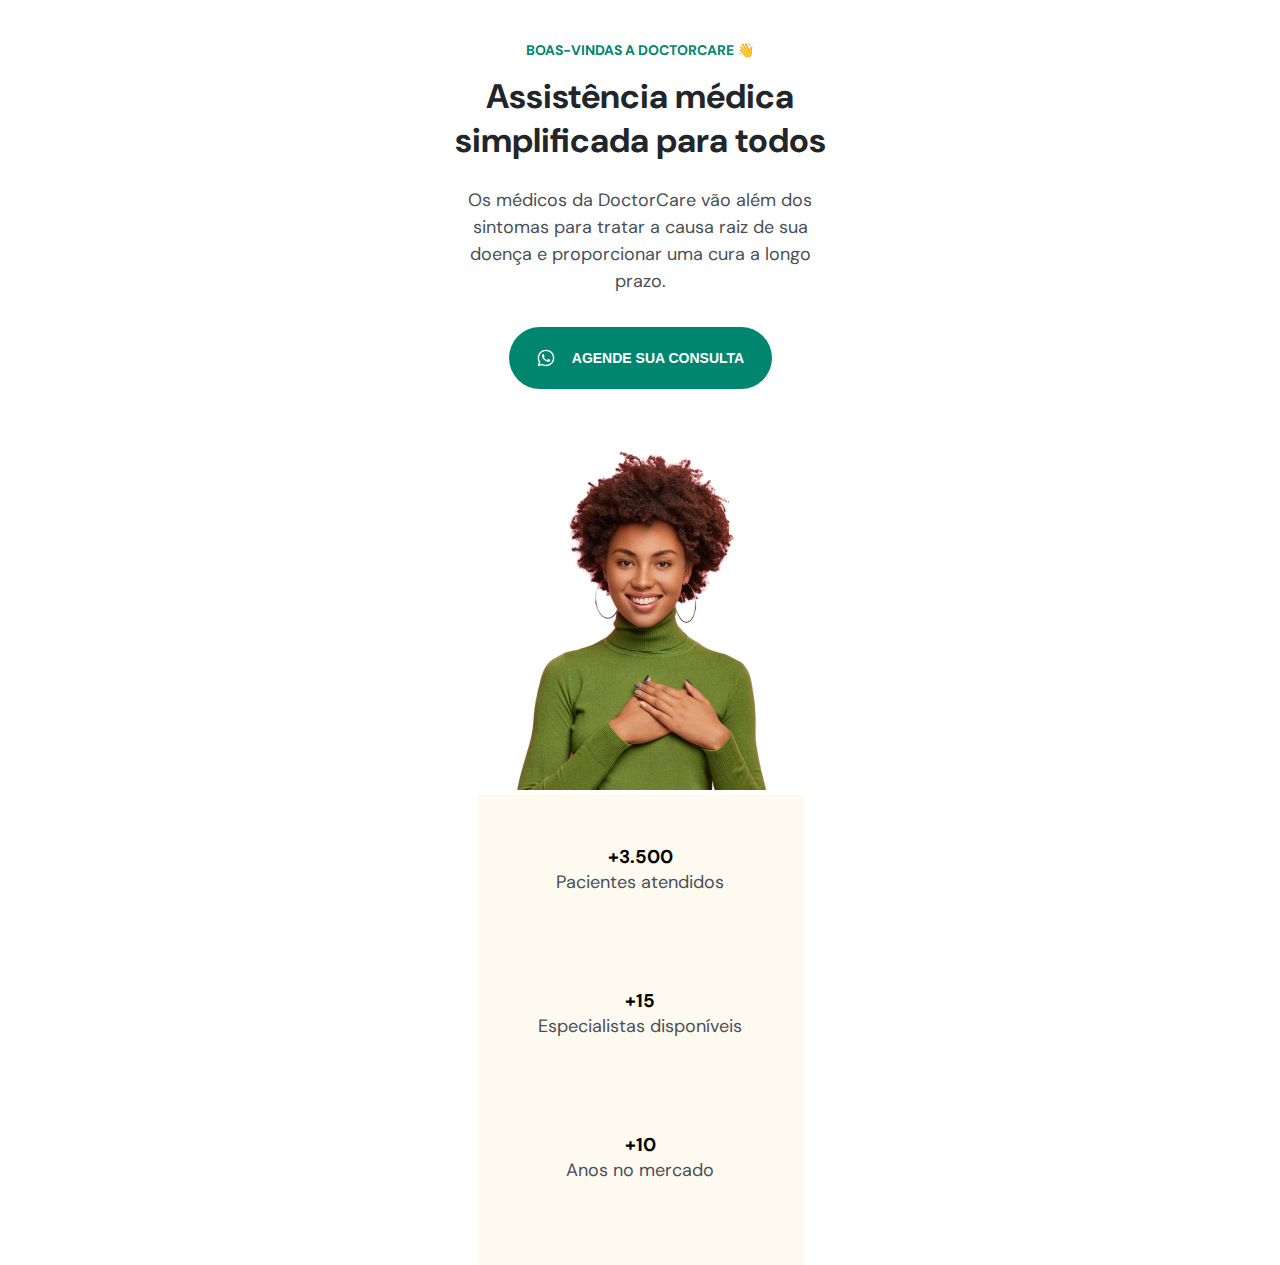
==== index.html @ c55c8e46 "first commit" ====
<!DOCTYPE html>
<html lang="pt-BR">
<head>
  <meta charset="UTF-8">
  <meta http-equiv="X-UA-Compatible" content="IE=edge">
  <meta name="viewport" content="width=device-width, initial-scale=1.0">
  <title>DoctorCare</title>

<link rel="stylesheet" href="/style.css" />

<link rel="preconnect" href="https://fonts.googleapis.com">
<link rel="preconnect" href="https://fonts.gstatic.com" crossorigin>
<link href="https://fonts.googleapis.com/css2?family=DM+Sans:wght@400;700&display=swap" rel="stylesheet">

</head>
<body>
  <header>
    <h4>BOAS-VINDAS A DOCTORCARE 👋</h4>
    <h1>Assistência médica simplificada para todos</h1>
    <p>
      Os médicos da DoctorCare vão além dos sintomas para tratar a causa raiz de sua doença e proporcionar uma cura a longo prazo.
    </p>
    <button>
      
      <svg width="20" height="20" viewBox="0 0 20 20" fill="none" xmlns="http://www.w3.org/2000/svg">
        <path d="M13.8337 11.6667C13.667 11.5833 12.5837 11.0833 12.417 11C12.2503 10.9167 12.0837 10.9167 11.917 11.0833C11.7503 11.25 11.417 11.75 11.2503 11.9167C11.167 12.0833 11.0003 12.0833 10.8337 12C10.2503 11.75 9.66699 11.4167 9.16699 11C8.75033 10.5833 8.33366 10.0833 8.00033 9.58334C7.91699 9.41668 8.00033 9.25001 8.08366 9.16668C8.16699 9.08334 8.25033 8.91668 8.41699 8.83334C8.50033 8.75001 8.58366 8.58334 8.58366 8.50001C8.66699 8.41668 8.66699 8.25001 8.58366 8.16668C8.50033 8.08334 8.08366 7.08334 7.91699 6.66668C7.83366 6.08334 7.66699 6.08334 7.50033 6.08334C7.41699 6.08334 7.25033 6.08334 7.08366 6.08334C6.91699 6.08334 6.66699 6.25001 6.58366 6.33334C6.08366 6.83334 5.83366 7.41668 5.83366 8.08334C5.91699 8.83334 6.16699 9.58334 6.66699 10.25C7.58366 11.5833 8.75033 12.6667 10.167 13.3333C10.5837 13.5 10.917 13.6667 11.3337 13.75C11.7503 13.9167 12.167 13.9167 12.667 13.8333C13.2503 13.75 13.7503 13.3333 14.0837 12.8333C14.2503 12.5 14.2503 12.1667 14.167 11.8333C14.167 11.8333 14.0003 11.75 13.8337 11.6667ZM15.917 4.08334C12.667 0.833344 7.41699 0.833344 4.16699 4.08334C1.50033 6.75001 1.00033 10.8333 2.83366 14.0833L1.66699 18.3333L6.08366 17.1667C7.33366 17.8333 8.66699 18.1667 10.0003 18.1667C14.5837 18.1667 18.2503 14.5 18.2503 9.91668C18.3337 7.75001 17.417 5.66668 15.917 4.08334ZM13.667 15.75C12.5837 16.4167 11.3337 16.8333 10.0003 16.8333C8.75033 16.8333 7.58366 16.5 6.50033 15.9167L6.25033 15.75L3.66699 16.4167L4.33366 13.9167L4.16699 13.6667C2.16699 10.3333 3.16699 6.16668 6.41699 4.08334C9.66699 2.00001 13.8337 3.08334 15.8337 6.25001C17.8337 9.50001 16.917 13.75 13.667 15.75Z" fill="white"/>
        </svg>
        
      
      Agende sua consulta
    </button>
    
    <img src="/assets/image.png" alt="Mulher negra vestindo moletom verde e sorrindo" />

    <div class="stats">
      <div class="stat">
        <h3>+3.500</h3>
        <p>Pacientes atendidos</p>
      </div>

      <div class="stat">
        <h3>+15</h3>
        <p>Especialistas disponíveis</p>
      </div>
      
      <div class="stat">
        <h3>+10</h3>
        <p>Anos no mercado</p>
      </div>
    </div>
  </header>
</body>
</html>
---- style.css ----
* {
  margin: 0;
  box-sizing: border-box;
}

:root {
  --primary-color: hsl(170, 100%, 26%);
  --headline: hsl(210, 11%, 15%);
  --paragraph: hsl(210, 9%, 31%);
  --brand-beige: hsl(39, 100%, 97%);
  font-size: 62.5%; /*1rem = 10px*/
}

body {
  font-family: 'DM Sans';
  font-size: 1.6rem;
  text-align: center;
}

header {
  width: 37.5rem;
  margin-right: auto;
  margin-left: auto;
  margin-top: 4.1rem;

}

h4 {
  font-size: 1.4rem;
  color: var(--primary-color);
  margin-bottom: 1.6rem;
}

h1 {
  font-size: 3.4rem;
  color: var(--headline);
  line-height: 130%;
  margin-bottom: 2.4rem;
}

p {
  font-size:1.8rem;
  color: var(--paragraph);
  line-height: 150%;
  font-weight: 400;
  margin-bottom: 3.2rem;
}

button{
  background: var(--primary-color);

  border: none;
  border-radius: 4rem;
  margin-bottom: 6rem;

  height: 6.2rem;
  width: 26.3rem; 

  color: #FFFFFF;
  text-transform: uppercase;
  font-size: 1.4rem;
  font-weight: 700;

  display: flex;
  align-items: center;
  justify-content: center;
  gap: 1.6rem;

  margin-right: auto;
  margin-left: auto;
}

.stats {
  width: 32.7rem;
  height: 47rem;

  margin-inline: auto;

  background-color: var(--brand-beige);

  display: flex;
  flex-direction: column;
  justify-content: center;
  gap: 6rem;
}

.stat h3

.stat p {
  margin: 0;

}
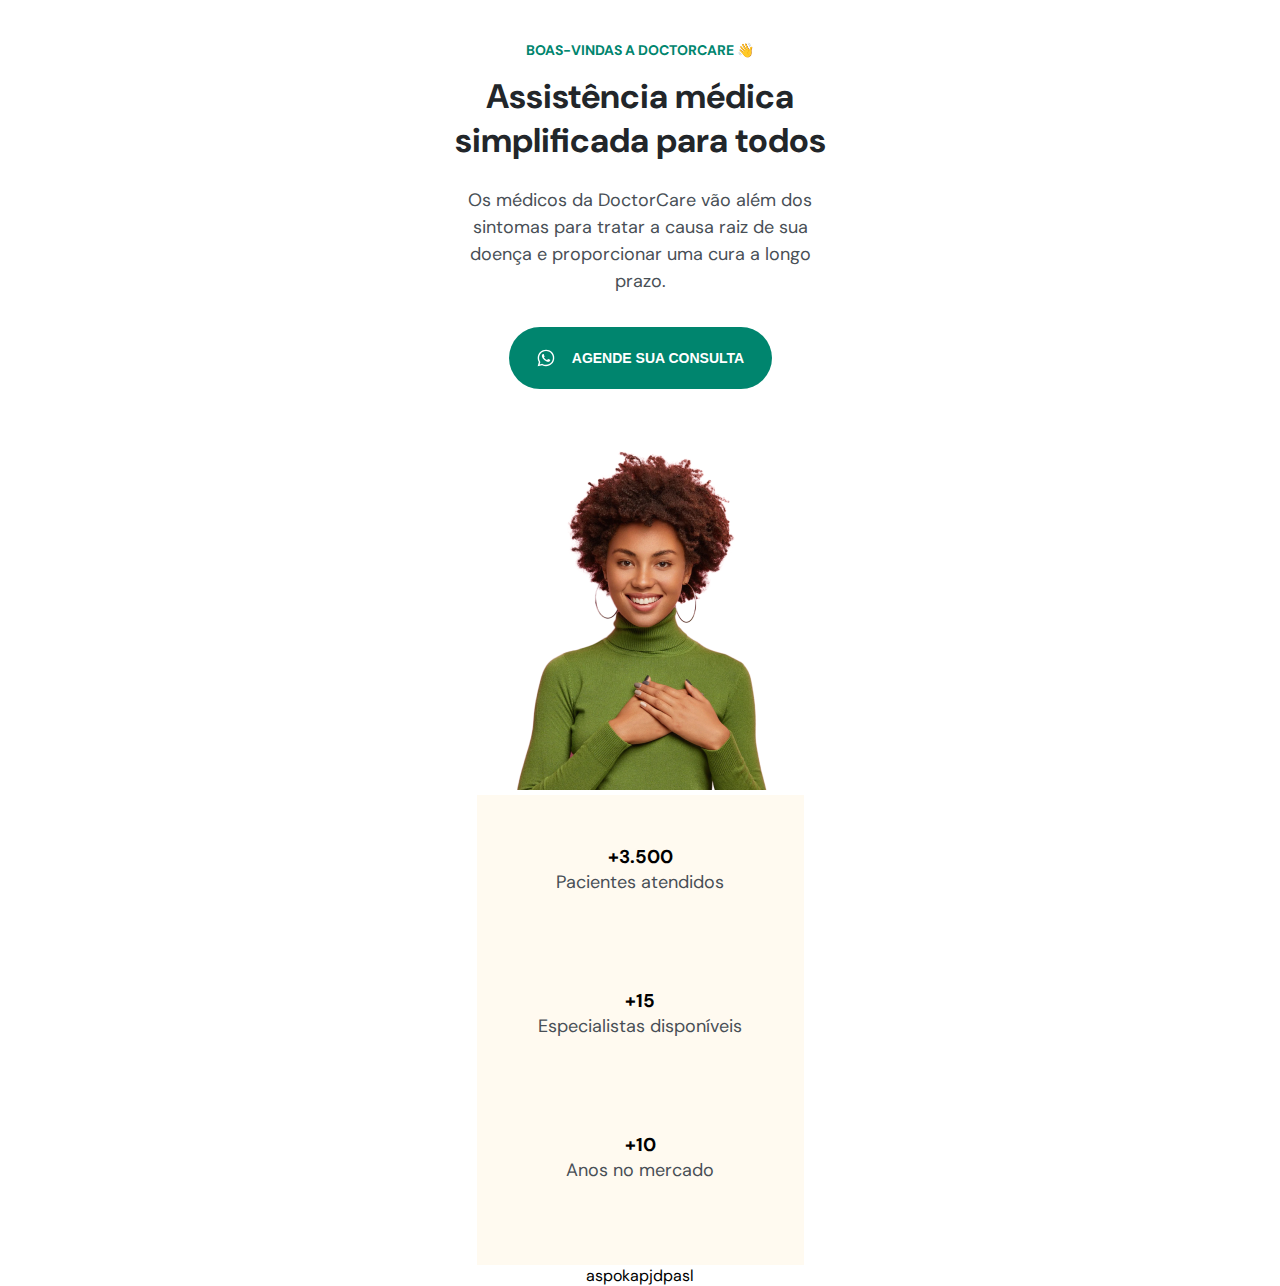
==== commit 5cd7e01a: "Index" ====
--- a/index.html
+++ b/index.html
@@ -51,3 +51,4 @@
   </header>
 </body>
 </html>
+aspokapjdpasl